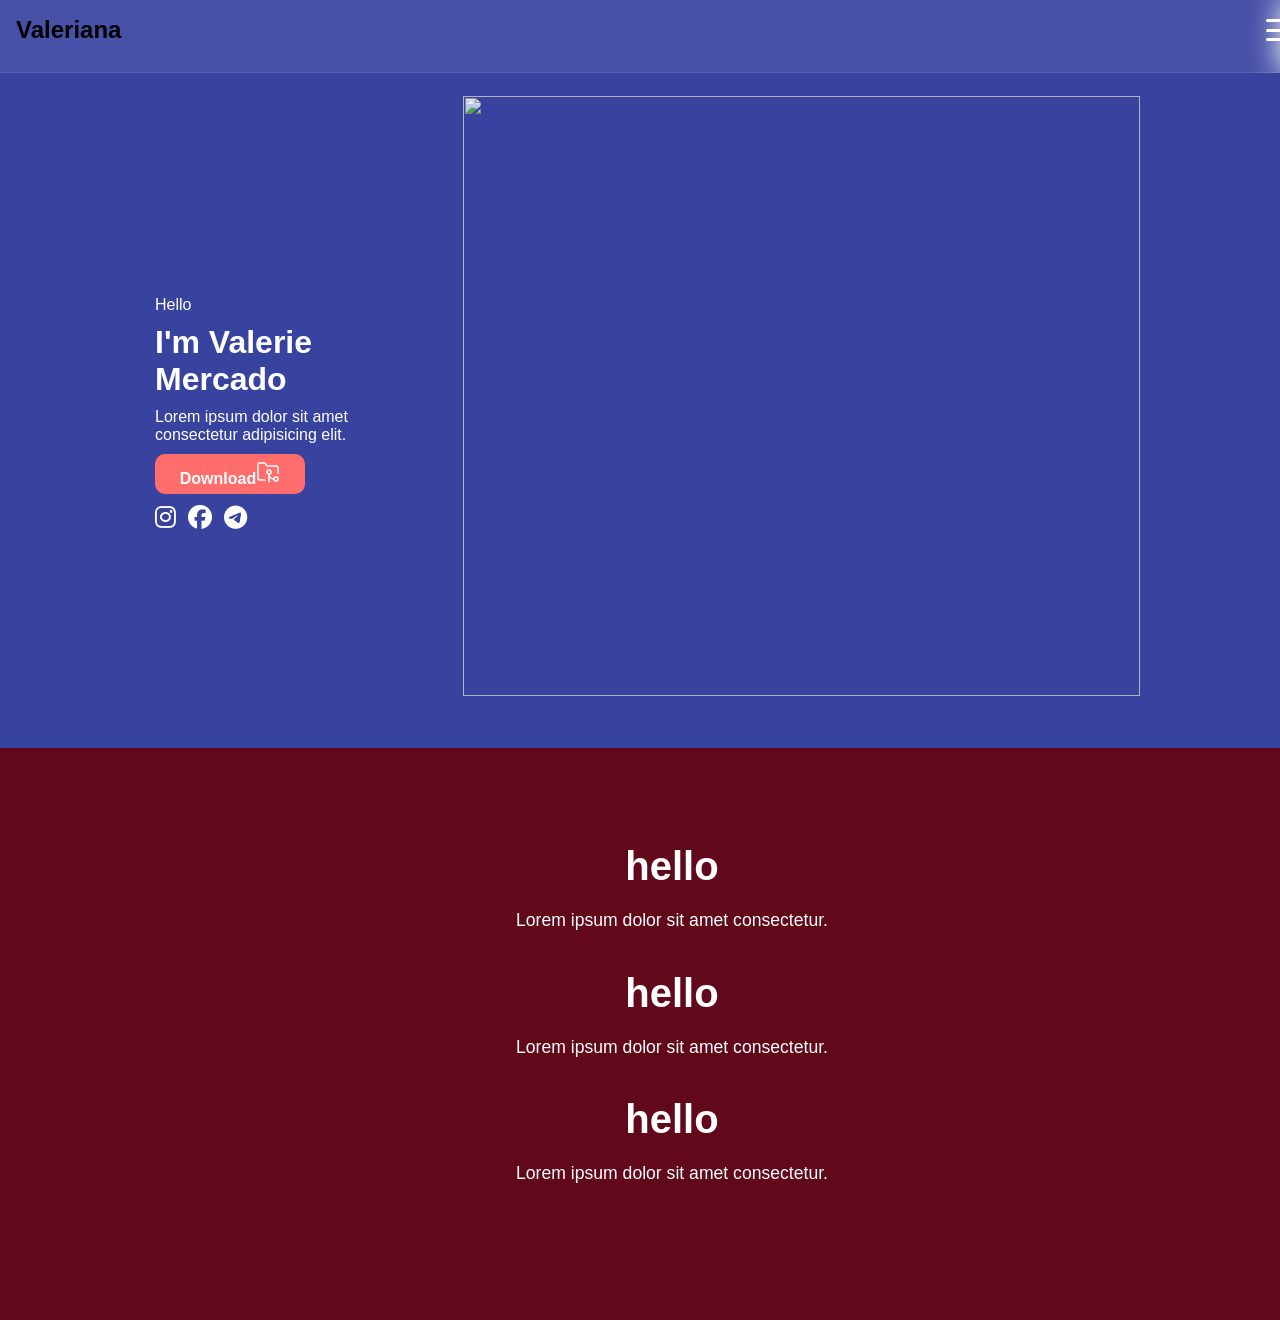
==== index.html @ 19ad0259 "Update index.html" ====
<!DOCTYPE html>
<html lang="en">
<head>
    <meta charset="UTF-8">
    <meta name="viewport" content="width=device-width, initial-scale=1.0">
    <title>Document</title>
     <link rel="stylesheet" href="styles.css">
     <link rel="stylesheet" href="https://cdnjs.cloudflare.com/ajax/libs/font-awesome/6.7.2/css/all.min.css">
      <link rel="stylesheet" href="https://cdnjs.cloudflare.com/ajax/libs/font-awesome/6.5.0/css/all.min.css">
</head>
<body>
    <div id="loader-wrapper">
        <div class="loader"></div>
    </div>
       
  <nav class="navbar" id="navbar">
    <div class="top-row">
      <div class="logo"> Valeriana</div>
      <div class="menu-icon" id="menuToggle">
        <span></span>
        <span></span>
        <span></span>
      </div>
    </div>

    <ul class="nav-links">
      <li><a href="#">HOME</a></li>
      <li><a href="#">ABOUT</a></li>
      <li><a href="#">SKILLS</a></li>
      <li><a href="#">PROJECT</a></li>
    </ul>
  </nav>


    
        <div class="container">
           <div class="left-text">
            <div class="text-center">
               <p>Hello</p>
                <h1>I'm Valerie Mercado</h1>
                <p>Lorem ipsum dolor sit amet consectetur adipisicing elit. </p>
                <div class="button">
                    <a href="">Download<svg xmlns="http://www.w3.org/2000/svg" id="folder" width="24" height="24" viewBox="0 0 24 24" fill="none" stroke="currentColor" stroke-width="1.5" stroke-linecap="round" stroke-linejoin="round" class="lucide lucide-folder-git-2"><path d="M9 20H4a2 2 0 0 1-2-2V5a2 2 0 0 1 2-2h3.9a2 2 0 0 1 1.69.9l.81 1.2a2 2 0 0 0 1.67.9H20a2 2 0 0 1 2 2v5"></path><circle cx="13" cy="12" r="2"></circle><path d="M18 19c-2.8 0-5-2.2-5-5v8"></path><circle cx="20" cy="19" r="2"></circle></svg></a>
                </div>
                <div class="social-icons">
                    <a href=""><i class="fa-brands fa-instagram"></i></a>
                     <a href=""><i class="fa-brands fa-facebook"></i></a>
                      <a href=""><i class="fa-brands fa-telegram"></i></a>
                </div>
            </div>
            <div class="imges">
                <img src="38f14879-82fb-4051-93b8-2495676bc6a9.png" alt="">
            </div>
           </div>
        </div>

       <div class="SECTION-ABOUT">
  <div class="about-content">
     <div class="box-card">
        <div class="card">
           <h1>hello</h1>
           <p>Lorem ipsum dolor sit amet consectetur.</p>
           <div class="images">
             <img src="38f14879-82fb-4051-93b8-2495676bc6a9.png" alt="">
           </div>
        </div>
        <div class="card">
           <h1>hello</h1>
           <p>Lorem ipsum dolor sit amet consectetur.</p>
           <div class="images">
             <img src="38f14879-82fb-4051-93b8-2495676bc6a9.png" alt="">
           </div>
        </div>
        <div class="card">
           <h1>hello</h1>
           <p>Lorem ipsum dolor sit amet consectetur.</p>
           <div class="images">
             <img src="38f14879-82fb-4051-93b8-2495676bc6a9.png" alt="">
           </div>
        </div>
     </div>
  </div>
</div>

    <script src="script.js"></script>
</body>
</html>
---- styles.css ----
*{
    margin: 0;
    padding: 0;
    font-family: Verdana, Geneva, Tahoma, sans-serif;
}

body,html{
  overflow-x: hidden;
  scroll-behavior: smooth;
}
/*
#loader-wrapper {
  position: fixed;
  top: 0;
  left: 0;
  width: 100%;
  height: 100%;
  background-color: white;
  display: flex;
  justify-content: center;
  align-items: center;
  z-index: 999; 
  transition: opacity 1s ease-out;
  flex-direction: column;
  gap: 20px;
}

.loader {
  border: 8px solid #f3f3f3; 
  border-top: 8px solid rgb(224, 69, 95); 
  width: 60px;
  border-radius:  50%;
  height: 60px;
  animation: spin 1s linear infinite;

}

@keyframes spin {
  0% { transform: rotate(0deg); }
  100% { transform: rotate(360deg); }
}

*/

/* Default nav state */
.navbar {
    position: fixed;
    top: 0;
    left: 0;
    width: 100%;
    height: 40px;
    background: rgba(255, 255, 255, 0.08);
    backdrop-filter: blur(15px);
    border-bottom: 1px solid rgba(255, 255, 255, 0.1);
    padding: 1rem;
    display: flex;
    flex-direction: column;
    justify-content: flex-start;
    align-items: stretch;
    overflow: hidden;
    transition: height 0.6s ease;
    z-index: 999;
  }
  
  .navbar.open {
    height: 100vh;
  }
  
  /* Top row: logo + menu icon */
  .top-row {
    display: flex;
    justify-content: space-between;
    align-items: center;
  }
  
  /* Logo */
  .logo {
    font-size: 1.5rem;
    font-weight: bold;
    display: flex;
    align-items: center;
    gap: 6px;
  }
  
  /* Hamburger icon */
  .menu-icon {
    width: 30px;
    height: 22px;
    position: relative;
    cursor: pointer;
    display: flex;
    flex-direction: column;
    justify-content: space-between;
  }
  
  .menu-icon span {
    height: 3px;
    width: 100%;
    background: white;
    border-radius: 2px;
    transition: all 0.4s ease;
    transform-origin: center;
  }
  
  /* Transform to X */
  .menu-icon.open span:nth-child(1) {
    transform: rotate(45deg) translate(5px, 5px);
  }
  
  .menu-icon.open span:nth-child(2) {
    opacity: 0;
  }
  
  .menu-icon.open span:nth-child(3) {
    transform: rotate(-45deg) translate(5px, -5px);
  }
  
  /* Nav links */
  .nav-links {
    list-style: none;
    display: flex;
    flex-direction: column;
    margin-top: 1.5rem;
    gap: 1.5rem;
    opacity: 0;
    pointer-events: none;
    transition: opacity 0.4s ease;
  }
  
  .navbar.open .nav-links {
    opacity: 1;
    pointer-events: auto;
  }
  
  .nav-links a {
    text-decoration: none;
    color: white;
    font-weight: bold;
    font-size: 1.2rem;
    transition: color 0.3s ease;
  }
  
  .nav-links a:hover {
    color: #ffd700;
  }

  

.container{
  width: 100%;
  height: auto;
  top: 0;
  padding-top: 5rem;
  background-color: rgb(56, 67, 160);
  display: flex;
  align-items: center;
  justify-content: center;
  overflow: hidden;
  z-index: -1;
  position: relative;
}

.container::before,
.container::after {
  content: '';
  position: absolute;
  top: 0;
  left: 0;
  width: 200%;
  height: 200%;
  background: transparent url('https://www.transparenttextures.com/patterns/stardust.png') repeat;
  animation: moveStars 100s linear infinite;
  opacity: 1;
  z-index: -1;
  filter: invert(1) brightness(2)
}

.container::after {
  animation-direction: reverse;
  opacity: 1;
}

@keyframes moveStars {
  0% {
    transform: translate(0, 0);
  }
  100% {
    transform: translate(-500px, -500px);
  }
}


.text-center{
  display: flex;
  justify-content: center;
  flex-direction: column;
  color: white;
  gap: 10px;
}


.left-text{
  max-width: 1000px;
  width: 100%;
  display: flex;
  align-items: center;
  justify-content:space-between;
  gap: 30px;
  padding: 1rem;
}

.social-icons {
  display: flex;
  gap: 12px;
  justify-content: flex-start;
}

.social-icons a {
  color: white;
  font-size: 1.5rem;
  transition: transform 0.3s ease, color 0.3s ease;
}

.social-icons a:hover {
  transform: scale(1.2);
  color: #ff5e7e; /* or any glow/pink/brand color */
}


.imges{
  width: 100%;
  background-color: transparent;
  padding-bottom: 2rem;
}

.imges img{
  width: 100%;
  height: 600px;
  background: transparent;
  opacity: 0.9;
}

.button{
  display: flex;
  align-items: center ;
  justify-content: center;
  text-align: center;
  width: 150px;
  height: 40px;
  background-color: #ff6e6c;
  border-radius: 10px;
}

.button a{
  text-decoration: none;
  color: white;
  font-weight: 700;
}

.fa-bars{
  font-size: 20px;
  color:white;
}

.fa-xmark{
  color: white;
}



.close-menu {
  display: none;
}

.SECTION-ABOUT {

  width: 100%;
  padding: 6rem 2rem;
  background-color: #61081a;
  color: white;
  display: flex;
  justify-content: center;
  align-items: center;
  flex-direction: column;
  text-align: center;
  position: relative;
}



.about-content {
  max-width: 900px;
  width: 100%;
}

.about-content h1 {
  font-size: 2.5rem;
  margin-bottom: 1rem;
  font-weight: bold;
}

.about-content p {
  font-size: 1.1rem;
  line-height: 1.8;
  margin-bottom: 1rem;
}



/* media */
@media (max-width: 767px) {
  .left-text{
    width: 100%;
    flex-direction: column;
    padding-top: 1rem;
    top: 0;
    bottom: 0;
  }

  .imges
  {
    width: 130%;
  }

  .imges img{
    width: 100%;
    object-fit: cover;
  }

  .menu-icon{
    display: flex;
  }

  .top-row{
    width: 90%;
  }

}

@media (max-width:1024px) {
    nav{
      width: 100%;
      margin: 0 auto;
    }
    
    .imges{
      width: 100%;
    }
    
 
}

@media (max-width:1600px){


   .text-center{

     margin : 10px 15px
   }
}
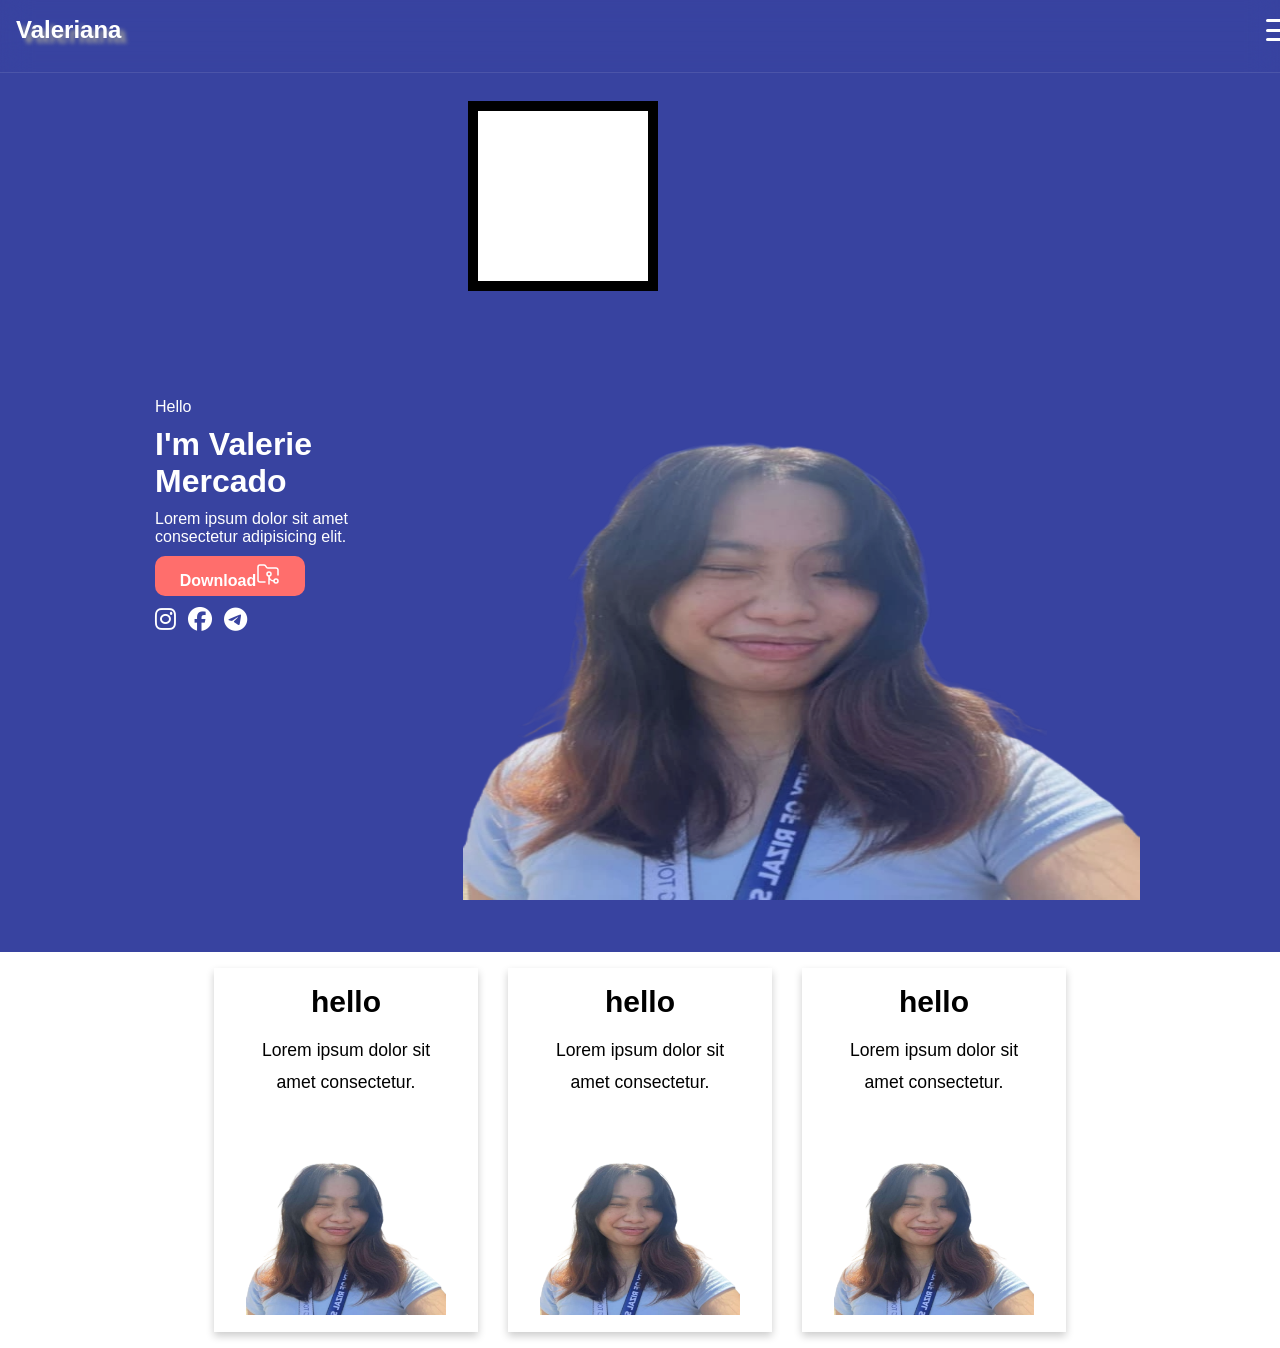
==== commit 2f0b48d6: "Update index.html" ====
--- a/index.html
+++ b/index.html
@@ -49,6 +49,10 @@
                 </div>
             </div>
             <div class="imges">
+                <svg width="200" height="200">
+  <rect x="10" y="10" width="180" height="180"
+        style="fill:white;stroke:black;stroke-width:10;" />
+</svg>
                 <img src="38f14879-82fb-4051-93b8-2495676bc6a9.png" alt="">
             </div>
            </div>
--- a/styles.css
+++ b/styles.css
@@ -49,7 +49,7 @@
     left: 0;
     width: 100%;
     height: 40px;
-    background: rgba(255, 255, 255, 0.08);
+    background: rgba(255, 255, 255, 0);
     backdrop-filter: blur(15px);
     border-bottom: 1px solid rgba(255, 255, 255, 0.1);
     padding: 1rem;
@@ -75,6 +75,8 @@
   
   /* Logo */
   .logo {
+    color: white;
+    text-shadow: 5px 5px 4px rgba(155, 155, 155, 5);
     font-size: 1.5rem;
     font-weight: bold;
     display: flex;
@@ -273,14 +275,13 @@
 }
 
 .SECTION-ABOUT {
-
-  width: 100%;
-  padding: 6rem 2rem;
-  background-color: #61081a;
-  color: white;
-  display: flex;
-  justify-content: center;
-  align-items: center;
+  width: 100%;
+  background-color: white;
+  color: black;
+  display: flex;
+  justify-content: center;
+  align-items: center;
+  text-align: center;
   flex-direction: column;
   text-align: center;
   position: relative;
@@ -305,24 +306,73 @@
   margin-bottom: 1rem;
 }
 
+.box-card{
+  padding: 1rem 2rem;
+  display: flex;
+  align-items: center;
+  justify-content: center;
+  gap: 30px;
+}
+
+
+.card{
+  padding: 2rem 2rem;
+  align-items: center;
+  display: flex;
+  justify-content: center;
+  flex-direction: column;
+  width: 300px;
+  height: 300px;
+  background-color: white;
+ box-shadow: 0 4px 8px rgba(0, 0, 0, 0.2);
+}
+
+.card h1{
+  font-size: 30px;
+}
+
+.images{
+  width: 200px;
+  height: 200px;
+}
+
+.images img{
+   width: 200px;
+  height: 200px;
+}
+svg {
+    text-align: center;
+}
 
 
 /* media */
 @media (max-width: 767px) {
+  .container{
+    height: auto;
+  }
   .left-text{
     width: 100%;
     flex-direction: column;
-    padding-top: 1rem;
+    padding-top: 2rem;
     top: 0;
     bottom: 0;
   }
 
+  .text-center{
+    display: flex;
+    align-items: center;
+    text-align: center;
+  }
+
   .imges
   {
-    width: 130%;
+    height: auto;
+    width: 90%;
   }
 
   .imges img{
+    max-width: 500px;
+     height: 400px;
     width: 100%;
     object-fit: cover;
   }
@@ -333,6 +383,10 @@
 
   .top-row{
     width: 90%;
+  }
+
+  .box-card{
+    flex-direction: column;
   }
 
 }
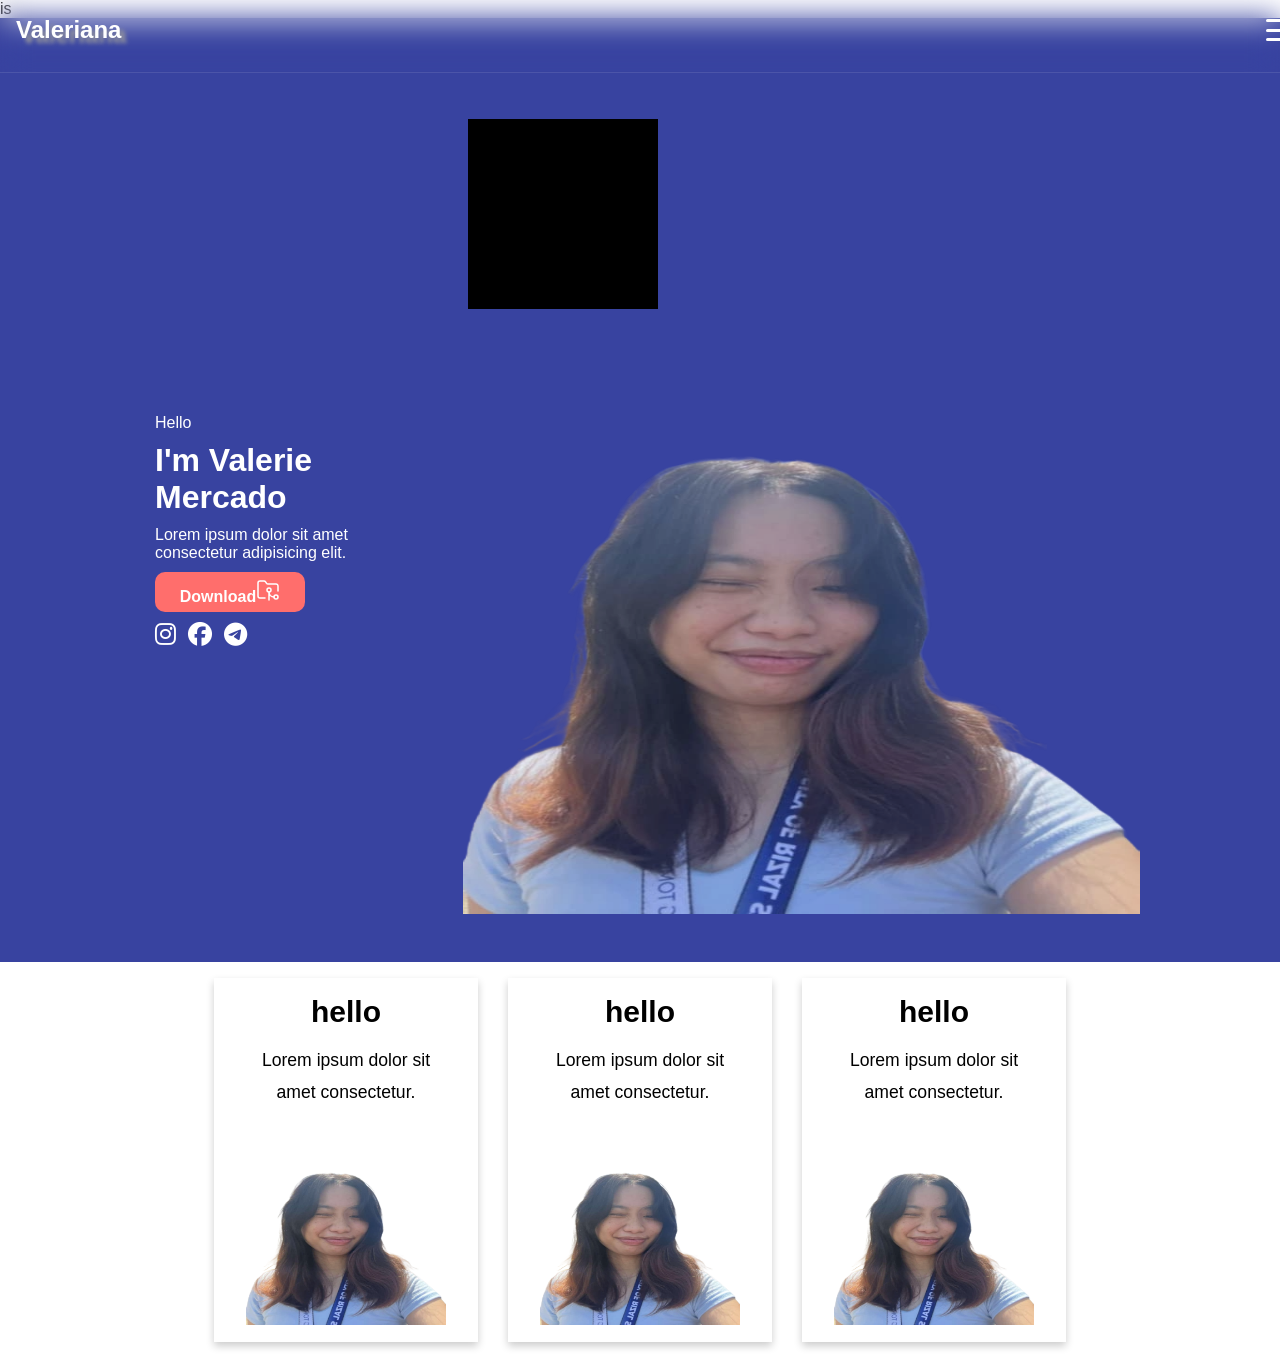
==== commit 237e4cca: "Update index.html" ====
--- a/index.html
+++ b/index.html
@@ -1,4 +1,4 @@
-<!DOCTYPE html>
+is<!DOCTYPE html>
 <html lang="en">
 <head>
     <meta charset="UTF-8">
@@ -51,7 +51,7 @@
             <div class="imges">
                 <svg width="200" height="200">
   <rect x="10" y="10" width="180" height="180"
-        style="fill:white;stroke:black;stroke-width:10;" />
+        style="stroke:black;stroke-width:10;" />
 </svg>
                 <img src="38f14879-82fb-4051-93b8-2495676bc6a9.png" alt="">
             </div>
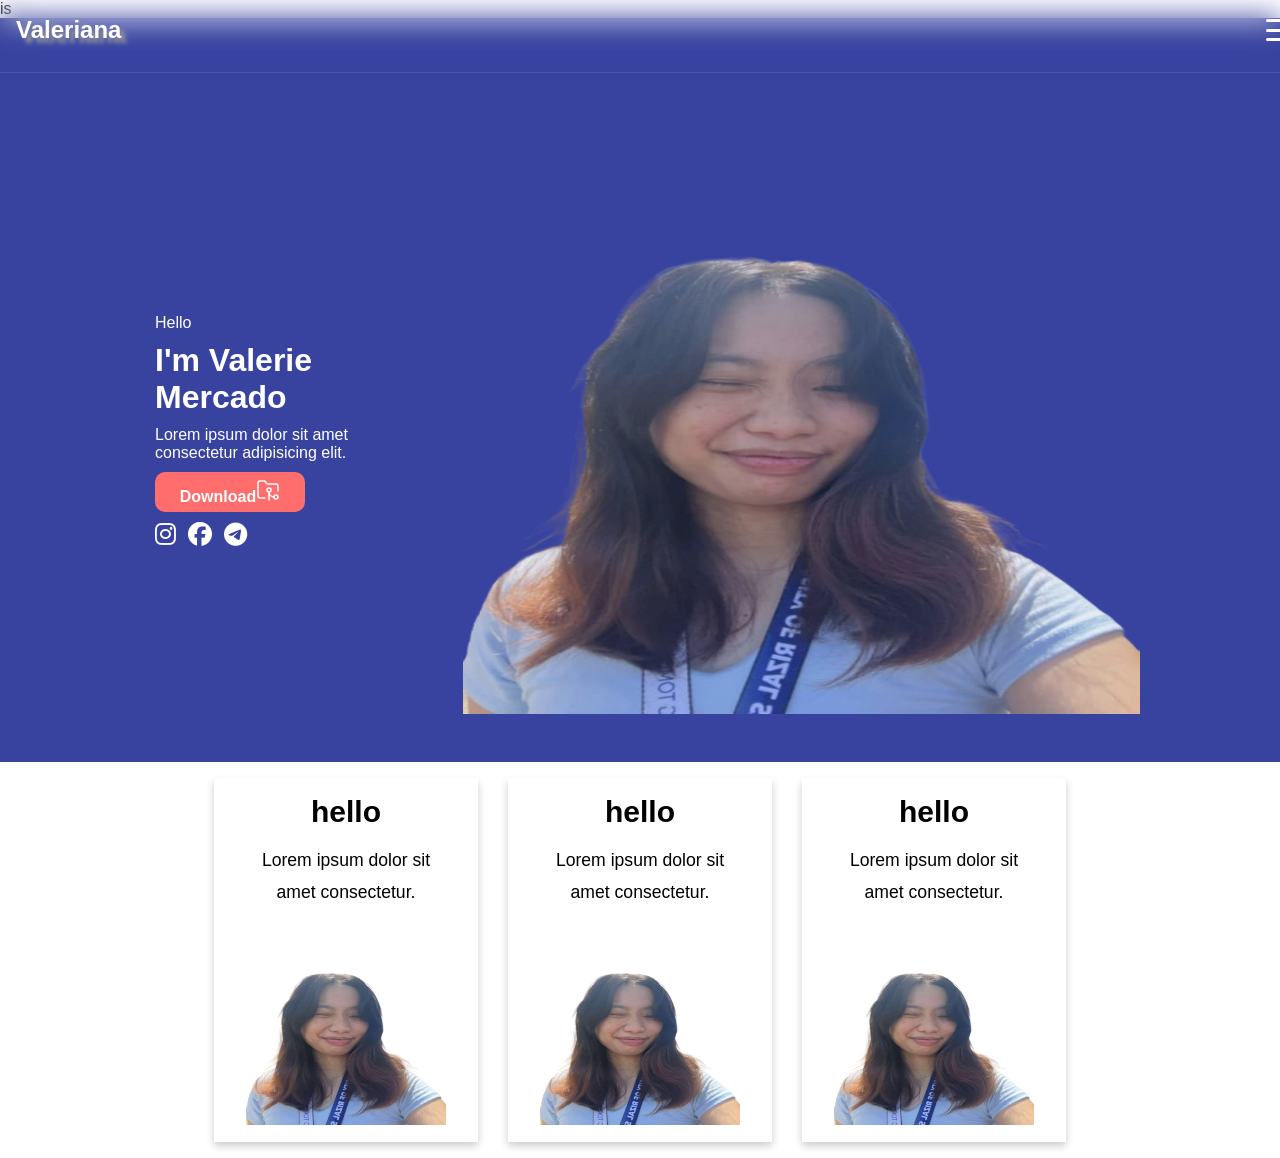
==== commit a6c87974: "Update index.html" ====
--- a/index.html
+++ b/index.html
@@ -49,10 +49,6 @@
                 </div>
             </div>
             <div class="imges">
-                <svg width="200" height="200">
-  <rect x="10" y="10" width="180" height="180"
-        style="stroke:black;stroke-width:10;" />
-</svg>
                 <img src="38f14879-82fb-4051-93b8-2495676bc6a9.png" alt="">
             </div>
            </div>
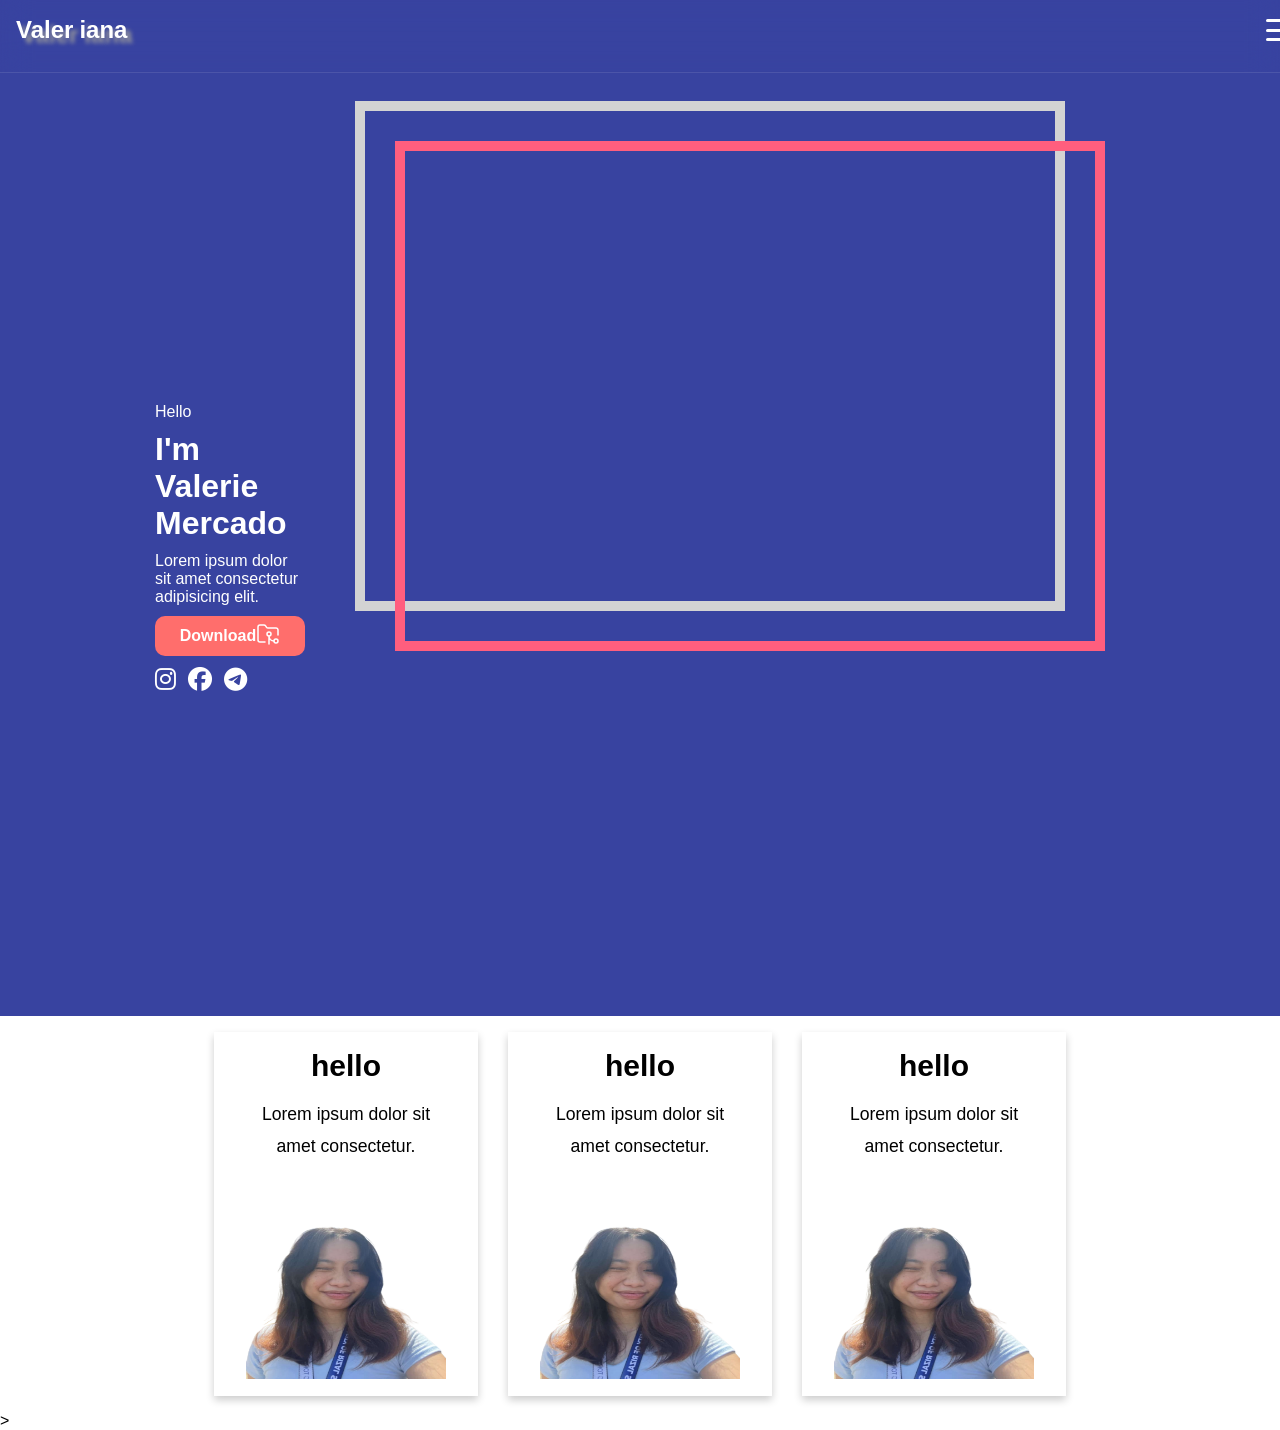
==== commit 895b2daf: "Update index.html" ====
--- a/index.html
+++ b/index.html
@@ -1,4 +1,4 @@
-is<!DOCTYPE html>
+<!DOCTYPE html>
 <html lang="en">
 <head>
     <meta charset="UTF-8">
@@ -15,7 +15,7 @@
        
   <nav class="navbar" id="navbar">
     <div class="top-row">
-      <div class="logo"> Valeriana</div>
+      <div class="logo">Valer<span>iana</span></div>
       <div class="menu-icon" id="menuToggle">
         <span></span>
         <span></span>
@@ -40,7 +40,8 @@
                 <h1>I'm Valerie Mercado</h1>
                 <p>Lorem ipsum dolor sit amet consectetur adipisicing elit. </p>
                 <div class="button">
-                    <a href="">Download<svg xmlns="http://www.w3.org/2000/svg" id="folder" width="24" height="24" viewBox="0 0 24 24" fill="none" stroke="currentColor" stroke-width="1.5" stroke-linecap="round" stroke-linejoin="round" class="lucide lucide-folder-git-2"><path d="M9 20H4a2 2 0 0 1-2-2V5a2 2 0 0 1 2-2h3.9a2 2 0 0 1 1.69.9l.81 1.2a2 2 0 0 0 1.67.9H20a2 2 0 0 1 2 2v5"></path><circle cx="13" cy="12" r="2"></circle><path d="M18 19c-2.8 0-5-2.2-5-5v8"></path><circle cx="20" cy="19" r="2"></circle></svg></a>
+                    <a href="">Download</a>
+                    <div><svg xmlns="http://www.w3.org/2000/svg" id="folder" width="24" height="24" viewBox="0 0 24 24" fill="none" stroke="currentColor" stroke-width="1.5" stroke-linecap="round" stroke-linejoin="round" class="lucide lucide-folder-git-2"><path d="M9 20H4a2 2 0 0 1-2-2V5a2 2 0 0 1 2-2h3.9a2 2 0 0 1 1.69.9l.81 1.2a2 2 0 0 0 1.67.9H20a2 2 0 0 1 2 2v5"></path><circle cx="13" cy="12" r="2"></circle><path d="M18 19c-2.8 0-5-2.2-5-5v8"></path><circle cx="20" cy="19" r="2"></circle></svg></div>
                 </div>
                 <div class="social-icons">
                     <a href=""><i class="fa-brands fa-instagram"></i></a>
@@ -48,6 +49,16 @@
                       <a href=""><i class="fa-brands fa-telegram"></i></a>
                 </div>
             </div>
+                          <div class="boxing">
+<svg  width="800" height="900" xmlns="http://www.w3.org/2000/svg">
+  <!-- Outer Border -->
+  <rect x="10" y="10" width="700" height="500" fill="none" stroke="lightgray" stroke-width="10"/>
+  
+  <!-- Inner Border (Inset by 10px on all sides) -->
+  <rect x="50" y="50" width="700" height="500" fill="none" stroke="#ff5e7e" stroke-width="10"/>
+</svg>
+
+</div>
             <div class="imges">
                 <img src="38f14879-82fb-4051-93b8-2495676bc6a9.png" alt="">
             </div>
@@ -81,6 +92,7 @@
      </div>
   </div>
 </div>
+>
 
     <script src="script.js"></script>
 </body>
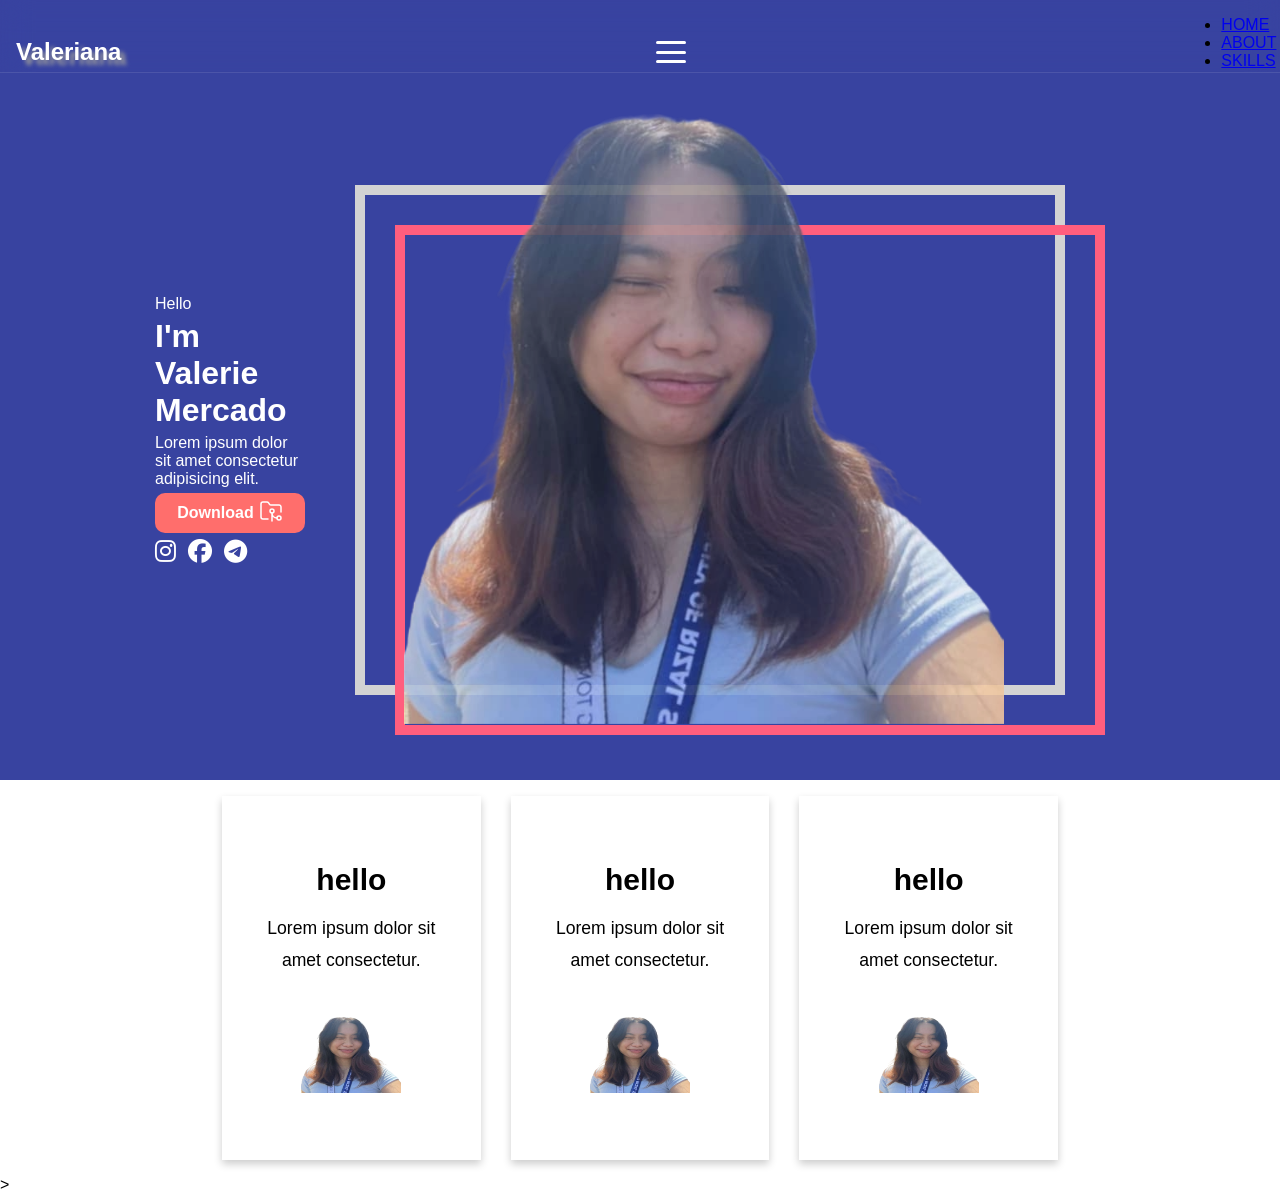
==== commit 5ecc751c: "Update index.html" ====
--- a/index.html
+++ b/index.html
@@ -15,12 +15,18 @@
        
   <nav class="navbar" id="navbar">
     <div class="top-row">
-      <div class="logo">Valer<span>iana</span></div>
+      <div class="logo">Valeriana</div>
       <div class="menu-icon" id="menuToggle">
         <span></span>
         <span></span>
         <span></span>
       </div>
+      <ul>
+      <li><a href="#">HOME</a></li>
+      <li><a href="#">ABOUT</a></li>
+      <li><a href="#">SKILLS</a></li>
+      <li><a href="#">PROJECT</a></li>
+    </ul>
     </div>
 
     <ul class="nav-links">
@@ -49,16 +55,13 @@
                       <a href=""><i class="fa-brands fa-telegram"></i></a>
                 </div>
             </div>
-                          <div class="boxing">
-<svg  width="800" height="900" xmlns="http://www.w3.org/2000/svg">
-  <!-- Outer Border -->
-  <rect x="10" y="10" width="700" height="500" fill="none" stroke="lightgray" stroke-width="10"/>
-  
-  <!-- Inner Border (Inset by 10px on all sides) -->
-  <rect x="50" y="50" width="700" height="500" fill="none" stroke="#ff5e7e" stroke-width="10"/>
-</svg>
-
-</div>
+              
+                             <div class="boxing">
+                              <svg  width="800" height="900" xmlns="http://www.w3.org/2000/svg">
+                                  <rect x="10" y="10" width="700" height="500" fill="none" stroke="lightgray" stroke-width="10"/>
+                                  <rect x="50" y="50" width="700" height="500" fill="none" stroke="#ff5e7e" stroke-width="10"/>
+                             </svg>
+                             </div>
             <div class="imges">
                 <img src="38f14879-82fb-4051-93b8-2495676bc6a9.png" alt="">
             </div>
--- a/styles.css
+++ b/styles.css
@@ -150,7 +150,7 @@
 
 .container{
   width: 100%;
-  height: auto;
+  height: 700px;
   top: 0;
   padding-top: 5rem;
   background-color: rgb(56, 67, 160);
@@ -197,7 +197,7 @@
   justify-content: center;
   flex-direction: column;
   color: white;
-  gap: 10px;
+  gap: 5px;
 }
 
 
@@ -228,29 +228,39 @@
   color: #ff5e7e; /* or any glow/pink/brand color */
 }
 
-
 .imges{
   width: 100%;
-  background-color: transparent;
   padding-bottom: 2rem;
+    position: absolute;
+    top: 61%;
+    left: 50%;
+    bottom: 0;
+    right: 0;
+    transform: translate(-50%, -50%);
 }
 
 .imges img{
-  width: 100%;
-  height: 600px;
-  background: transparent;
+  height: 800px;
   opacity: 0.9;
-}
-
+  left: 55%;
+  top: 0;
+  bottom: 0;
+   position: absolute;
+   transform: translate(-50%, -50%);
+}
 .button{
   display: flex;
-  align-items: center ;
-  justify-content: center;
+  justify-content: center;align-items: center;
   text-align: center;
   width: 150px;
   height: 40px;
   background-color: #ff6e6c;
   border-radius: 10px;
+  gap: 5px;
+}
+
+svg{
+  display: inline-block;
 }
 
 .button a{
@@ -332,16 +342,27 @@
 }
 
 .images{
-  width: 200px;
-  height: 200px;
+  width: 100px;
+  height: 100px;
 }
 
 .images img{
-   width: 200px;
-  height: 200px;
-}
-svg {
-    text-align: center;
+   width: 100px;
+  height: 100px;
+
+}
+
+.boxing
+{
+  height: 500px;
+  width: 100%;
+  position: relative;
+  top: 0;
+  right: 0;
+}
+
+.logo span{
+  color: #ff5e7e;
 }
 
 
@@ -366,13 +387,14 @@
 
   .imges
   {
+    top: 80%;
     height: auto;
     width: 90%;
   }
 
   .imges img{
     max-width: 500px;
-     height: 400px;
+    height: 550px;
     width: 100%;
     object-fit: cover;
   }
@@ -387,6 +409,18 @@
 
   .box-card{
     flex-direction: column;
+  }
+
+  rect{
+    margin: 0 auto;
+    width: 80%;
+  }
+
+  .boxing svg{
+    display: flex;
+    justify-content: center;
+    align-items: center;
+    width: 100%;
   }
 
 }
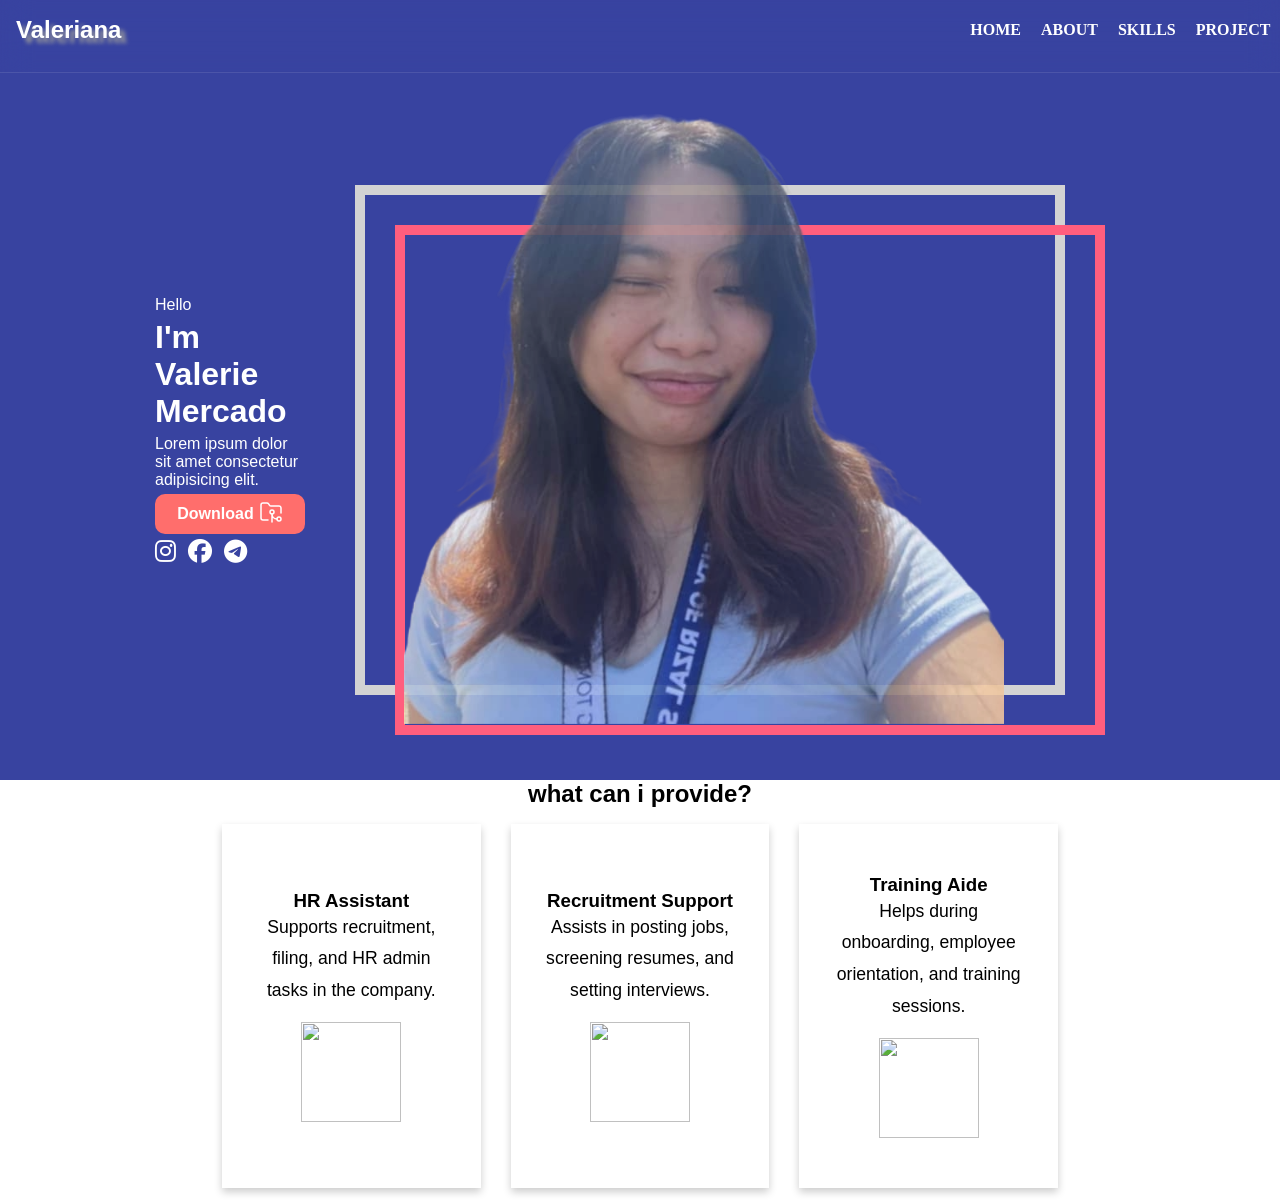
==== commit ee03d4c5: "Update index.html" ====
--- a/index.html
+++ b/index.html
@@ -68,34 +68,37 @@
            </div>
         </div>
 
-       <div class="SECTION-ABOUT">
+  <div class="SECTION-ABOUT">
   <div class="about-content">
+     <div class="caption">
+        <h2>what can i provide?</h2>
+      </div>
      <div class="box-card">
         <div class="card">
-           <h1>hello</h1>
-           <p>Lorem ipsum dolor sit amet consectetur.</p>
+           <h3>HR Assistant</h3>
+           <p>Supports recruitment, filing, and HR admin tasks in the company.</p>
            <div class="images">
-             <img src="38f14879-82fb-4051-93b8-2495676bc6a9.png" alt="">
+             <img src="Accounting woman is counting money _ Premium Vector.jpg" alt="">
            </div>
         </div>
         <div class="card">
-           <h1>hello</h1>
-           <p>Lorem ipsum dolor sit amet consectetur.</p>
+            <h3>Recruitment Support</h3>
+            <p>Assists in posting jobs, screening resumes, and setting interviews.</p>
            <div class="images">
-             <img src="38f14879-82fb-4051-93b8-2495676bc6a9.png" alt="">
+             <img src="HR _ Recruitment _ Administration _ IR _ Training & Development _ Operations Jobs.jpg" alt="">
            </div>
         </div>
         <div class="card">
-           <h1>hello</h1>
-           <p>Lorem ipsum dolor sit amet consectetur.</p>
+            <h3>Training Aide</h3>
+             <p>Helps during onboarding, employee orientation, and training sessions.</p>
            <div class="images">
-             <img src="38f14879-82fb-4051-93b8-2495676bc6a9.png" alt="">
+             <img src="Hrms Hyderabad.jpg" alt="">
            </div>
         </div>
      </div>
   </div>
 </div>
->
+
 
     <script src="script.js"></script>
 </body>
--- a/styles.css
+++ b/styles.css
@@ -71,7 +71,29 @@
     display: flex;
     justify-content: space-between;
     align-items: center;
-  }
+    width: 98%;
+  }
+
+  ul{
+    width: auto;
+    list-style: none;
+    display: flex;
+    gap: 20px;
+  }
+
+
+  ul li a{
+    font-family: Verdana;
+    text-decoration: none;
+    color: white;
+    font-weight: bold ;
+  }
+
+    ul li a:hover{
+      transition: 0.5s ease;
+       color: #ff5e7e;
+        text-shadow: 5px 5px 4px rgba(155, 155, 155, 5);
+    }
   
   /* Logo */
   .logo {
@@ -90,7 +112,7 @@
     height: 22px;
     position: relative;
     cursor: pointer;
-    display: flex;
+    display: none;
     flex-direction: column;
     justify-content: space-between;
   }
@@ -116,7 +138,7 @@
   .menu-icon.open span:nth-child(3) {
     transform: rotate(-45deg) translate(5px, -5px);
   }
-  
+
   /* Nav links */
   .nav-links {
     list-style: none;
@@ -217,7 +239,7 @@
   justify-content: flex-start;
 }
 
-.social-icons a {
+.social-icons a i{
   color: white;
   font-size: 1.5rem;
   transition: transform 0.3s ease, color 0.3s ease;
@@ -372,7 +394,6 @@
     height: auto;
   }
   .left-text{
-    width: 100%;
     flex-direction: column;
     padding-top: 2rem;
     top: 0;
@@ -387,14 +408,15 @@
 
   .imges
   {
-    top: 80%;
+    top: 77%;
     height: auto;
-    width: 90%;
+    width: 100%;
+    left: 45%;
   }
 
   .imges img{
-    max-width: 500px;
-    height: 550px;
+    max-width: 390px;
+    height: 500px;
     width: 100%;
     object-fit: cover;
   }
@@ -412,6 +434,7 @@
   }
 
   rect{
+    height: 400px;
     margin: 0 auto;
     width: 80%;
   }
@@ -421,6 +444,10 @@
     justify-content: center;
     align-items: center;
     width: 100%;
+  }
+
+  ul{
+    display: none;
   }
 
 }
@@ -435,6 +462,9 @@
       width: 100%;
     }
     
+    ul{
+      width: 33%;
+    }
  
 }
 
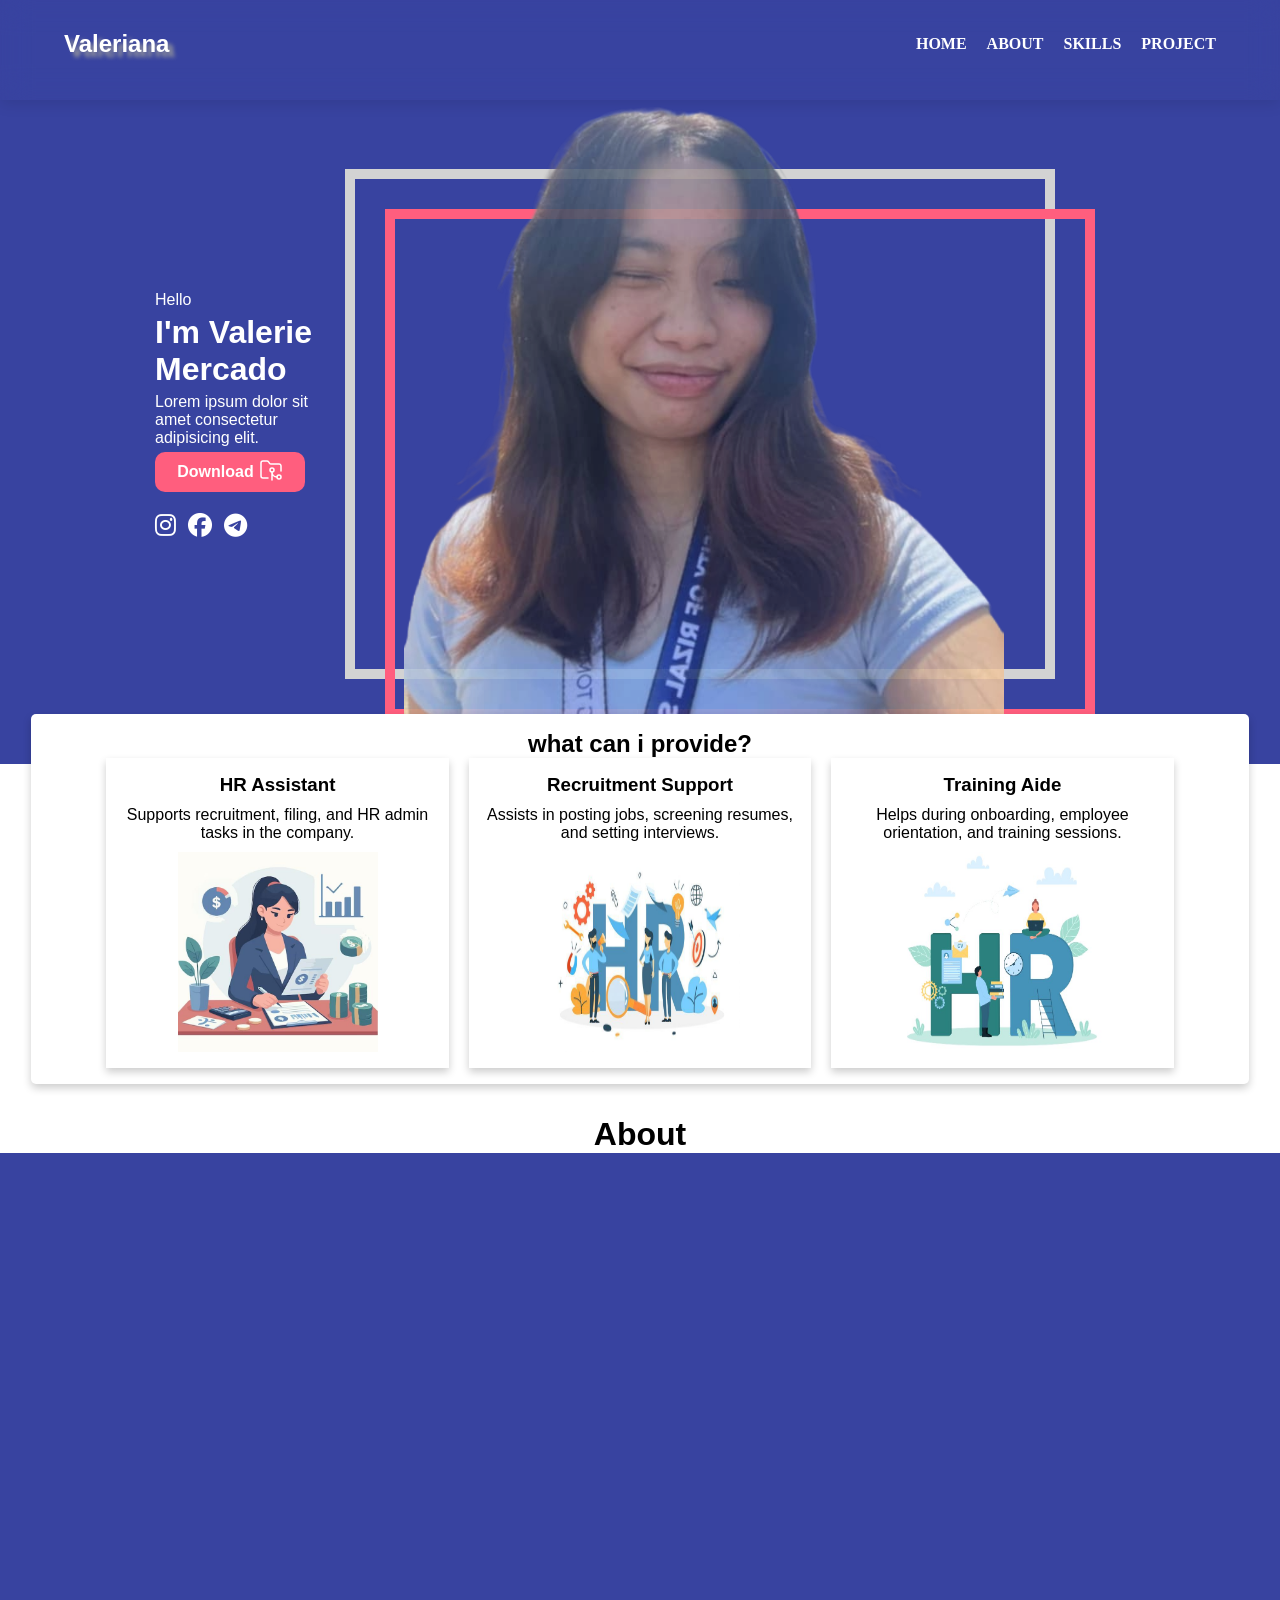
==== commit 9bb73e4b: "Add files via upload" ====
--- a/index.html
+++ b/index.html
@@ -1,105 +1,121 @@
-<!DOCTYPE html>
-<html lang="en">
-<head>
-    <meta charset="UTF-8">
-    <meta name="viewport" content="width=device-width, initial-scale=1.0">
-    <title>Document</title>
-     <link rel="stylesheet" href="styles.css">
-     <link rel="stylesheet" href="https://cdnjs.cloudflare.com/ajax/libs/font-awesome/6.7.2/css/all.min.css">
-      <link rel="stylesheet" href="https://cdnjs.cloudflare.com/ajax/libs/font-awesome/6.5.0/css/all.min.css">
-</head>
-<body>
-    <div id="loader-wrapper">
-        <div class="loader"></div>
-    </div>
-       
-  <nav class="navbar" id="navbar">
-    <div class="top-row">
-      <div class="logo">Valeriana</div>
-      <div class="menu-icon" id="menuToggle">
-        <span></span>
-        <span></span>
-        <span></span>
-      </div>
-      <ul>
-      <li><a href="#">HOME</a></li>
-      <li><a href="#">ABOUT</a></li>
-      <li><a href="#">SKILLS</a></li>
-      <li><a href="#">PROJECT</a></li>
-    </ul>
-    </div>
-
-    <ul class="nav-links">
-      <li><a href="#">HOME</a></li>
-      <li><a href="#">ABOUT</a></li>
-      <li><a href="#">SKILLS</a></li>
-      <li><a href="#">PROJECT</a></li>
-    </ul>
-  </nav>
-
-
-    
-        <div class="container">
-           <div class="left-text">
-            <div class="text-center">
-               <p>Hello</p>
-                <h1>I'm Valerie Mercado</h1>
-                <p>Lorem ipsum dolor sit amet consectetur adipisicing elit. </p>
-                <div class="button">
-                    <a href="">Download</a>
-                    <div><svg xmlns="http://www.w3.org/2000/svg" id="folder" width="24" height="24" viewBox="0 0 24 24" fill="none" stroke="currentColor" stroke-width="1.5" stroke-linecap="round" stroke-linejoin="round" class="lucide lucide-folder-git-2"><path d="M9 20H4a2 2 0 0 1-2-2V5a2 2 0 0 1 2-2h3.9a2 2 0 0 1 1.69.9l.81 1.2a2 2 0 0 0 1.67.9H20a2 2 0 0 1 2 2v5"></path><circle cx="13" cy="12" r="2"></circle><path d="M18 19c-2.8 0-5-2.2-5-5v8"></path><circle cx="20" cy="19" r="2"></circle></svg></div>
-                </div>
-                <div class="social-icons">
-                    <a href=""><i class="fa-brands fa-instagram"></i></a>
-                     <a href=""><i class="fa-brands fa-facebook"></i></a>
-                      <a href=""><i class="fa-brands fa-telegram"></i></a>
-                </div>
-            </div>
-              
-                             <div class="boxing">
-                              <svg  width="800" height="900" xmlns="http://www.w3.org/2000/svg">
-                                  <rect x="10" y="10" width="700" height="500" fill="none" stroke="lightgray" stroke-width="10"/>
-                                  <rect x="50" y="50" width="700" height="500" fill="none" stroke="#ff5e7e" stroke-width="10"/>
-                             </svg>
-                             </div>
-            <div class="imges">
-                <img src="38f14879-82fb-4051-93b8-2495676bc6a9.png" alt="">
-            </div>
-           </div>
-        </div>
-
-  <div class="SECTION-ABOUT">
-  <div class="about-content">
-     <div class="caption">
-        <h2>what can i provide?</h2>
-      </div>
-     <div class="box-card">
-        <div class="card">
-           <h3>HR Assistant</h3>
-           <p>Supports recruitment, filing, and HR admin tasks in the company.</p>
-           <div class="images">
-             <img src="Accounting woman is counting money _ Premium Vector.jpg" alt="">
-           </div>
-        </div>
-        <div class="card">
-            <h3>Recruitment Support</h3>
-            <p>Assists in posting jobs, screening resumes, and setting interviews.</p>
-           <div class="images">
-             <img src="HR _ Recruitment _ Administration _ IR _ Training & Development _ Operations Jobs.jpg" alt="">
-           </div>
-        </div>
-        <div class="card">
-            <h3>Training Aide</h3>
-             <p>Helps during onboarding, employee orientation, and training sessions.</p>
-           <div class="images">
-             <img src="Hrms Hyderabad.jpg" alt="">
-           </div>
-        </div>
-     </div>
-  </div>
-</div>
-
-
-    <script src="script.js"></script>
-</body>
-</html>
+<!DOCTYPE html>
+<html lang="en">
+<head>
+    <meta charset="UTF-8">
+    <meta name="viewport" content="width=device-width, initial-scale=1.0">
+    <title>Document</title>
+     <link rel="stylesheet" href="styles.css">
+     <link rel="stylesheet" href="https://cdnjs.cloudflare.com/ajax/libs/font-awesome/6.7.2/css/all.min.css">
+      <link rel="stylesheet" href="https://cdnjs.cloudflare.com/ajax/libs/font-awesome/6.5.0/css/all.min.css">
+      <link href="https://unpkg.com/aos@2.3.1/dist/aos.css" rel="stylesheet">
+</head>
+<body>
+    <div id="loader-wrapper">
+        <div class="loader"></div>
+    </div>
+       
+  <nav class="navbar" id="navbar">
+    <div class="top-row">
+      <div class="logo">Valeriana</div>
+      <div class="menu-icon" id="menuToggle">
+        <span></span>
+        <span></span>
+        <span></span>
+      </div>
+      <ul>
+      <li><a href="#">HOME</a></li>
+      <li><a href="#">ABOUT</a></li>
+      <li><a href="#">SKILLS</a></li>
+      <li><a href="#">PROJECT</a></li>
+    </ul>
+    </div>
+
+    <ul class="nav-links">
+      <li><a href="#">HOME</a></li>
+      <li><a href="#">ABOUT</a></li>
+      <li><a href="#">SKILLS</a></li>
+      <li><a href="#">PROJECT</a></li>
+    </ul>
+  </nav>
+
+
+    
+        <div class="container">
+            <div class="left-text">
+                <div class="center-content">
+                    <div class="text-center">
+                       <p>Hello</p>
+                       <h1>I'm Valerie Mercado</h1>
+                       <p>Lorem ipsum dolor sit amet consectetur adipisicing elit. </p>
+                        <div class="button">
+                           <a href="">Download</a>
+                           <div><svg xmlns="http://www.w3.org/2000/svg" id="folder" width="24" height="24" viewBox="0 0 24 24" fill="none" stroke="currentColor" stroke-width="1.5" stroke-linecap="round" stroke-linejoin="round" class="lucide lucide-folder-git-2"><path d="M9 20H4a2 2 0 0 1-2-2V5a2 2 0 0 1 2-2h3.9a2 2 0 0 1 1.69.9l.81 1.2a2 2 0 0 0 1.67.9H20a2 2 0 0 1 2 2v5"></path><circle cx="13" cy="12" r="2"></circle><path d="M18 19c-2.8 0-5-2.2-5-5v8"></path><circle cx="20" cy="19" r="2"></circle></svg></div>
+                        </div>
+                        <div class="social-icons">
+                           <a href=""><i class="fa-brands fa-instagram"></i></a>
+                           <a href=""><i class="fa-brands fa-facebook"></i></a>
+                           <a href=""><i class="fa-brands fa-telegram"></i></a>
+                        </div>
+                    </div>
+                  <div class="boxing">
+                      <svg  width="800" height="900" xmlns="http://www.w3.org/2000/svg">
+                      <rect x="10" y="10" width="700" height="500" fill="none" stroke="lightgray" stroke-width="10"/>
+                      <rect x="50" y="50" width="700" height="500" fill="none" stroke="#ff5e7e" stroke-width="10"/>
+                     </svg>
+                  </div>
+                 <div class="imges">
+                       <img  src="38f14879-82fb-4051-93b8-2495676bc6a9.png" alt="">
+                 </div>
+               </div>
+            </div>
+        </div>
+
+  <div class="SECTION-ABOUT">
+  <div class="about-content">
+     <div class="caption">
+        <h2>what can i provide?</h2>
+      </div>
+     <div class="box-card">
+        <div class="card">
+           <h3>HR Assistant</h3>
+           <p>Supports recruitment, filing, and HR admin tasks in the company.</p>
+           <div class="images">
+             <img src="Accounting woman is counting money _ Premium Vector.jpg" alt="">
+           </div>
+        </div>
+        <div class="card">
+            <h3>Recruitment Support</h3>
+            <p>Assists in posting jobs, screening resumes, and setting interviews.</p>
+           <div class="images">
+             <img src="HR _ Recruitment _ Administration _ IR _ Training & Development _ Operations Jobs.jpg" alt="">
+           </div>
+        </div>
+        <div class="card">
+            <h3>Training Aide</h3>
+             <p>Helps during onboarding, employee orientation, and training sessions.</p>
+           <div class="images">
+             <img src="Hrms Hyderabad.jpg" alt="">
+           </div>
+        </div>
+     </div>
+  </div>
+</div>
+
+
+<header style="text-align: center;">
+  <h1>About</h1>
+</header>
+<div class="Section-more">
+    <div class="left-text-about">
+     
+    </div>
+</div>
+
+
+    <script src="script.js"></script>
+    <script src="https://unpkg.com/aos@2.3.1/dist/aos.js"></script>
+    <script>
+  AOS.init();
+</script>
+</body>
+</html>
--- a/styles.css
+++ b/styles.css
@@ -1,478 +1,579 @@
-*{
-    margin: 0;
-    padding: 0;
-    font-family: Verdana, Geneva, Tahoma, sans-serif;
-}
-
-body,html{
-  overflow-x: hidden;
-  scroll-behavior: smooth;
-}
-/*
-#loader-wrapper {
-  position: fixed;
-  top: 0;
-  left: 0;
-  width: 100%;
-  height: 100%;
-  background-color: white;
-  display: flex;
-  justify-content: center;
-  align-items: center;
-  z-index: 999; 
-  transition: opacity 1s ease-out;
-  flex-direction: column;
-  gap: 20px;
-}
-
-.loader {
-  border: 8px solid #f3f3f3; 
-  border-top: 8px solid rgb(224, 69, 95); 
-  width: 60px;
-  border-radius:  50%;
-  height: 60px;
-  animation: spin 1s linear infinite;
-
-}
-
-@keyframes spin {
-  0% { transform: rotate(0deg); }
-  100% { transform: rotate(360deg); }
-}
-
-*/
-
-/* Default nav state */
-.navbar {
-    position: fixed;
-    top: 0;
-    left: 0;
-    width: 100%;
-    height: 40px;
-    background: rgba(255, 255, 255, 0);
-    backdrop-filter: blur(15px);
-    border-bottom: 1px solid rgba(255, 255, 255, 0.1);
-    padding: 1rem;
-    display: flex;
-    flex-direction: column;
-    justify-content: flex-start;
-    align-items: stretch;
-    overflow: hidden;
-    transition: height 0.6s ease;
-    z-index: 999;
-  }
-  
-  .navbar.open {
-    height: 100vh;
-  }
-  
-  /* Top row: logo + menu icon */
-  .top-row {
-    display: flex;
-    justify-content: space-between;
-    align-items: center;
-    width: 98%;
-  }
-
-  ul{
-    width: auto;
-    list-style: none;
-    display: flex;
-    gap: 20px;
-  }
-
-
-  ul li a{
-    font-family: Verdana;
-    text-decoration: none;
-    color: white;
-    font-weight: bold ;
-  }
-
-    ul li a:hover{
-      transition: 0.5s ease;
-       color: #ff5e7e;
-        text-shadow: 5px 5px 4px rgba(155, 155, 155, 5);
-    }
-  
-  /* Logo */
-  .logo {
-    color: white;
-    text-shadow: 5px 5px 4px rgba(155, 155, 155, 5);
-    font-size: 1.5rem;
-    font-weight: bold;
-    display: flex;
-    align-items: center;
-    gap: 6px;
-  }
-  
-  /* Hamburger icon */
-  .menu-icon {
-    width: 30px;
-    height: 22px;
-    position: relative;
-    cursor: pointer;
-    display: none;
-    flex-direction: column;
-    justify-content: space-between;
-  }
-  
-  .menu-icon span {
-    height: 3px;
-    width: 100%;
-    background: white;
-    border-radius: 2px;
-    transition: all 0.4s ease;
-    transform-origin: center;
-  }
-  
-  /* Transform to X */
-  .menu-icon.open span:nth-child(1) {
-    transform: rotate(45deg) translate(5px, 5px);
-  }
-  
-  .menu-icon.open span:nth-child(2) {
-    opacity: 0;
-  }
-  
-  .menu-icon.open span:nth-child(3) {
-    transform: rotate(-45deg) translate(5px, -5px);
-  }
-
-  /* Nav links */
-  .nav-links {
-    list-style: none;
-    display: flex;
-    flex-direction: column;
-    margin-top: 1.5rem;
-    gap: 1.5rem;
-    opacity: 0;
-    pointer-events: none;
-    transition: opacity 0.4s ease;
-  }
-  
-  .navbar.open .nav-links {
-    opacity: 1;
-    pointer-events: auto;
-  }
-  
-  .nav-links a {
-    text-decoration: none;
-    color: white;
-    font-weight: bold;
-    font-size: 1.2rem;
-    transition: color 0.3s ease;
-  }
-  
-  .nav-links a:hover {
-    color: #ffd700;
-  }
-
-  
-
-.container{
-  width: 100%;
-  height: 700px;
-  top: 0;
-  padding-top: 5rem;
-  background-color: rgb(56, 67, 160);
-  display: flex;
-  align-items: center;
-  justify-content: center;
-  overflow: hidden;
-  z-index: -1;
-  position: relative;
-}
-
-.container::before,
-.container::after {
-  content: '';
-  position: absolute;
-  top: 0;
-  left: 0;
-  width: 200%;
-  height: 200%;
-  background: transparent url('https://www.transparenttextures.com/patterns/stardust.png') repeat;
-  animation: moveStars 100s linear infinite;
-  opacity: 1;
-  z-index: -1;
-  filter: invert(1) brightness(2)
-}
-
-.container::after {
-  animation-direction: reverse;
-  opacity: 1;
-}
-
-@keyframes moveStars {
-  0% {
-    transform: translate(0, 0);
-  }
-  100% {
-    transform: translate(-500px, -500px);
-  }
-}
-
-
-.text-center{
-  display: flex;
-  justify-content: center;
-  flex-direction: column;
-  color: white;
-  gap: 5px;
-}
-
-
-.left-text{
-  max-width: 1000px;
-  width: 100%;
-  display: flex;
-  align-items: center;
-  justify-content:space-between;
-  gap: 30px;
-  padding: 1rem;
-}
-
-.social-icons {
-  display: flex;
-  gap: 12px;
-  justify-content: flex-start;
-}
-
-.social-icons a i{
-  color: white;
-  font-size: 1.5rem;
-  transition: transform 0.3s ease, color 0.3s ease;
-}
-
-.social-icons a:hover {
-  transform: scale(1.2);
-  color: #ff5e7e; /* or any glow/pink/brand color */
-}
-
-.imges{
-  width: 100%;
-  padding-bottom: 2rem;
-    position: absolute;
-    top: 61%;
-    left: 50%;
-    bottom: 0;
-    right: 0;
-    transform: translate(-50%, -50%);
-}
-
-.imges img{
-  height: 800px;
-  opacity: 0.9;
-  left: 55%;
-  top: 0;
-  bottom: 0;
-   position: absolute;
-   transform: translate(-50%, -50%);
-}
-.button{
-  display: flex;
-  justify-content: center;align-items: center;
-  text-align: center;
-  width: 150px;
-  height: 40px;
-  background-color: #ff6e6c;
-  border-radius: 10px;
-  gap: 5px;
-}
-
-svg{
-  display: inline-block;
-}
-
-.button a{
-  text-decoration: none;
-  color: white;
-  font-weight: 700;
-}
-
-.fa-bars{
-  font-size: 20px;
-  color:white;
-}
-
-.fa-xmark{
-  color: white;
-}
-
-
-
-.close-menu {
-  display: none;
-}
-
-.SECTION-ABOUT {
-  width: 100%;
-  background-color: white;
-  color: black;
-  display: flex;
-  justify-content: center;
-  align-items: center;
-  text-align: center;
-  flex-direction: column;
-  text-align: center;
-  position: relative;
-}
-
-
-
-.about-content {
-  max-width: 900px;
-  width: 100%;
-}
-
-.about-content h1 {
-  font-size: 2.5rem;
-  margin-bottom: 1rem;
-  font-weight: bold;
-}
-
-.about-content p {
-  font-size: 1.1rem;
-  line-height: 1.8;
-  margin-bottom: 1rem;
-}
-
-.box-card{
-  padding: 1rem 2rem;
-  display: flex;
-  align-items: center;
-  justify-content: center;
-  gap: 30px;
-}
-
-
-.card{
-  padding: 2rem 2rem;
-  align-items: center;
-  display: flex;
-  justify-content: center;
-  flex-direction: column;
-  width: 300px;
-  height: 300px;
-  background-color: white;
- box-shadow: 0 4px 8px rgba(0, 0, 0, 0.2);
-}
-
-.card h1{
-  font-size: 30px;
-}
-
-.images{
-  width: 100px;
-  height: 100px;
-}
-
-.images img{
-   width: 100px;
-  height: 100px;
-
-}
-
-.boxing
-{
-  height: 500px;
-  width: 100%;
-  position: relative;
-  top: 0;
-  right: 0;
-}
-
-.logo span{
-  color: #ff5e7e;
-}
-
-
-/* media */
-@media (max-width: 767px) {
-  .container{
-    height: auto;
-  }
-  .left-text{
-    flex-direction: column;
-    padding-top: 2rem;
-    top: 0;
-    bottom: 0;
-  }
-
-  .text-center{
-    display: flex;
-    align-items: center;
-    text-align: center;
-  }
-
-  .imges
-  {
-    top: 77%;
-    height: auto;
-    width: 100%;
-    left: 45%;
-  }
-
-  .imges img{
-    max-width: 390px;
-    height: 500px;
-    width: 100%;
-    object-fit: cover;
-  }
-
-  .menu-icon{
-    display: flex;
-  }
-
-  .top-row{
-    width: 90%;
-  }
-
-  .box-card{
-    flex-direction: column;
-  }
-
-  rect{
-    height: 400px;
-    margin: 0 auto;
-    width: 80%;
-  }
-
-  .boxing svg{
-    display: flex;
-    justify-content: center;
-    align-items: center;
-    width: 100%;
-  }
-
-  ul{
-    display: none;
-  }
-
-}
-
-@media (max-width:1024px) {
-    nav{
-      width: 100%;
-      margin: 0 auto;
-    }
-    
-    .imges{
-      width: 100%;
-    }
-    
-    ul{
-      width: 33%;
-    }
- 
-}
-
-@media (max-width:1600px){
-
-
-   .text-center{
-
-     margin : 10px 15px
-   }
-}
+*{
+    margin: 0;
+    padding: 0;
+    font-family: Verdana, Geneva, Tahoma, sans-serif;
+    outline: none;
+  -webkit-tap-highlight-color: transparent;
+  -webkit-focus-ring-color: transparent;
+}
+
+body,html{
+  overflow-x: hidden;
+  scroll-behavior: smooth;
+  
+}
+/*
+#loader-wrapper {
+  position: fixed;
+  top: 0;
+  left: 0;
+  width: 100%;
+  height: 100%;
+  background-color: white;
+  display: flex;
+  justify-content: center;
+  align-items: center;
+  z-index: 999; 
+  transition: opacity 1s ease-out;
+  flex-direction: column;
+  gap: 20px;
+}
+
+.loader {
+  border: 8px solid #f3f3f3; 
+  border-top: 8px solid rgb(224, 69, 95); 
+  width: 60px;
+  border-radius:  50%;
+  height: 60px;
+  animation: spin 1s linear infinite;
+
+}
+
+@keyframes spin {
+  0% { transform: rotate(0deg); }
+  100% { transform: rotate(360deg); }
+}
+
+*/
+
+/* Default nav state */
+.navbar {
+    width: 100%;
+    height: 70px;
+    background: rgba(255, 255, 255, 0);
+    backdrop-filter: blur(15px);
+    display: flex;
+    flex-direction: column;
+    justify-content: flex-start;
+    align-items: flex-start;
+    overflow: hidden;
+    transition: height 0.6s ease;
+    z-index: 999;
+    padding-top: 30px;
+    box-shadow: 0 4px 14px rgba(0, 0, 0, 0.1);
+    position: absolute;
+  }
+
+
+  .navbar.open {
+    height: 100vh;
+  }
+  
+  /* Top row: logo + menu icon */
+  .top-row {
+    display: flex;
+    justify-content: space-between;
+    align-items: center;
+    width: 90%;
+    margin: 0 auto;
+  }
+
+  ul{
+    width: auto;
+    list-style: none;
+    display: flex;
+    gap: 20px;
+  }
+
+
+  ul li a{
+    font-family: Verdana;
+    text-decoration: none;
+    color: white;
+    font-weight: bold ;
+  }
+
+    ul li a:hover{
+      transition: 0.5s ease;
+       color: #ff5e7e;
+        text-shadow: 5px 5px 4px rgba(155, 155, 155, 5);
+    }
+  
+  /* Logo */
+  .logo {
+    color: white;
+    text-shadow: 5px 5px 4px rgba(155, 155, 155, 5);
+    font-size: 1.5rem;
+    font-weight: bold;
+    display: flex;
+    align-items: center;
+    gap: 5px;
+  }
+  
+  /* Hamburger icon */
+  .menu-icon {
+    width: 27px;
+    height: 20px;
+    position: relative;
+    cursor: pointer;
+    display: none;
+    flex-direction: column;
+    align-items: center;
+    justify-content: space-between;
+  }
+  
+  .menu-icon span {
+    height: 3px;
+    width: 100%;
+    background: white;
+    border-radius: 2px;
+    transition: all 0.4s ease;
+    transform-origin: center;
+  }
+  
+  /* Transform to X */
+  .menu-icon.open span:nth-child(1) {
+    transform: rotate(45deg) translate(5px, 5px);
+  }
+  
+  .menu-icon.open span:nth-child(2) {
+    opacity: 0;
+  }
+  
+  .menu-icon.open span:nth-child(3) {
+    transform: rotate(-45deg) translate(5px, -5px);
+  }
+
+  /* Nav links */
+  .nav-links {
+    list-style: none;
+    display: flex;
+    flex-direction: column;
+    margin-top: 1.5rem;
+    gap: 1.5rem;
+    opacity: 0;
+    pointer-events: none;
+    transition: opacity 0.4s ease;
+    padding-left: 1rem;
+  }
+  
+  .navbar.open .nav-links {
+    opacity: 1;
+    pointer-events: auto;
+  }
+  
+  .nav-links a {
+    text-decoration: none;
+    color: white;
+    font-weight: bold;
+    font-size: 1.2rem;
+    transition: color 0.3s ease;
+  }
+  
+  .nav-links a:hover {
+    color: #ff5e7e;
+  }
+
+  
+
+.container{
+  width: 100%;
+  height: 700px;
+  top: 0;
+  padding-top: 4rem;
+  background-color: rgb(56, 67, 160);
+  display: flex;
+  align-items: center;
+  justify-content: center;
+  overflow: hidden;
+    z-index: -1;; 
+  position: relative;
+  
+}
+
+.container::before,
+.container::after {
+  content: '';
+  position: absolute;
+  top: 0;
+  left: 0;
+  width: 200%;
+  height: 200%;
+  background: transparent url('https://www.transparenttextures.com/patterns/stardust.png') repeat;
+  animation: moveStars 100s linear infinite;
+  opacity: 1;
+  z-index: -1;
+  filter: invert(1) brightness(2)
+}
+
+.container::after {
+  animation-direction: reverse;
+  opacity: 1;
+}
+
+@keyframes moveStars {
+  0% {
+    transform: translate(0, 0);
+  }
+  100% {
+    transform: translate(-500px, -500px);
+  }
+}
+
+
+.text-center{
+  display: flex;
+  justify-content: center;
+  flex-direction: column;
+  color: white;
+  gap: 5px;
+}
+
+
+.left-text{
+  width: 100%;
+  display: flex;
+  align-items: center;
+  justify-content:center;
+  margin: 0 auto;
+  
+}
+
+.center-content{
+  display: flex;
+  align-items: center;
+  justify-content: space-between;
+  width: 100%;
+   max-width: 1000px;
+   margin: 0 auto;
+}
+
+.social-icons {
+  display: flex;
+  gap: 12px;
+  justify-content: flex-start;
+  padding-top: 1rem;
+}
+
+.social-icons a i{
+  color: white;
+  font-size: 1.5rem;
+  transition: transform 0.3s ease, color 0.3s ease;
+}
+
+.social-icons a:hover {
+  transform: scale(1.2);
+  color: #ff5e7e; /* or any glow/pink/brand color */
+}
+
+.imges{
+  width: 100%;
+  padding-bottom: 2rem;
+    position: absolute;
+    top: 61%;
+    left: 50%;
+    bottom: 0;
+    right: 0;
+    transform: translate(-50%, -50%);
+}
+
+
+
+.imges img{
+  height: 800px;
+  opacity: 0.9;
+  left: 55%;
+  top: 0;
+  bottom: 0;
+   position: absolute;
+   transform: translate(-50%, -50%);
+}
+.button{
+  display: flex;
+  justify-content: center;align-items: center;
+  text-align: center;
+  width: 150px;
+  height: 40px;
+  background-color: #ff5e7e;
+  border-radius: 10px;
+  gap: 5px;
+}
+
+svg{
+  display: inline-block;
+}
+
+.button a{
+  text-decoration: none;
+  color: white;
+  font-weight: 700;
+}
+
+.fa-bars{
+  font-size: 20px;
+  color:white;
+}
+
+.fa-xmark{
+  color: white;
+}
+
+
+
+.close-menu {
+  display: none;
+}
+
+.SECTION-ABOUT {
+  width: auto;
+  background-color: white;
+  color: black;
+  display: flex;
+  justify-content: center;
+  align-items: center;
+  text-align: center;
+}
+
+
+
+.about-content {
+  background: white;
+  max-width: 1400px;
+  width: 100%;
+  height: auto;
+  display: flex;
+  align-items: center;
+  justify-content: center;
+  text-align: center;
+  flex-direction: column;
+  margin: 2rem  2rem;
+  padding: 1rem 1rem;
+  box-shadow: 0 4px 8px rgba(0, 0, 0, 0.2);
+  position: relative;
+  margin-top: -50px; /* Adjust the value as you like */
+  z-index: 0;
+  border-radius: 5px;
+}
+
+
+
+.caption{
+  display: flex;
+  align-items: center;
+  justify-content: center;
+  text-align: center;
+ flex-direction: column;
+}
+
+
+.box-card{
+  width: 90%;
+  height: auto;
+  display: flex;
+  align-items: center;
+  justify-content: center;
+  gap: 20px;
+}
+
+
+.card{
+  align-items: center;
+  display: flex;
+  justify-content: center;
+  flex-direction: column;
+  width: 350px;
+  height: auto;
+  background-color: white;
+ box-shadow: 0 4px 8px rgba(0, 0, 0, 0.2);
+ padding: 1rem;
+ gap: 10px;
+}
+
+.card h1{
+  font-size: 20px;
+}
+
+.images{
+  width: 200px;
+  height: 200px;
+}
+
+.images img{
+   width: 200px;
+  height: 200px;
+
+}
+
+.boxing
+{
+  height: 500px;
+  width: 100%;
+  position: relative;
+  top: 0;
+  right: 0;
+}
+
+
+
+.logo span{
+  color: #ff5e7e;
+}
+
+.Section-more{
+    display: flex;
+  align-items: center;
+  justify-content: center;
+
+}
+
+.left-text-about{
+  background-color:  rgb(56, 67, 160);
+  width: 100%;
+  height: 900px;
+  margin: 0 auto;
+}
+
+.right, .left{
+  display: flex;
+  align-items: center;
+  justify-content: center;
+  gap: 20px;
+}
+
+.info img{
+  width: 100%;
+  height: 70%;
+}
+
+
+
+/* media */
+@media (max-width: 767px) {
+
+  .container{
+    width: auto;
+    height: 100%;
+  }
+  .left-text{
+    flex-direction: column;
+    padding-top: 3rem;
+    top: 0;
+    bottom: 0;
+  }
+
+  .text-center{
+    display: flex;
+    align-items: center;
+    text-align: center;
+    gap: 10px;
+  }
+
+  .imges
+  {
+    top: 77%;
+    height: auto;
+    width: 100%;
+    left: 45%;
+  }
+
+  .imges img{
+    max-width: 300px;
+    height: 390px;
+    width: 100%;
+    object-fit: cover;
+  }
+
+  .menu-icon{
+    display: flex;
+  }
+
+  .top-row{
+    width: 90%;
+  }
+
+  .box-card{
+    flex-direction: column;
+  }
+
+  rect{
+    height: 295px;
+    margin: 0 auto;
+    width: 80%;
+  }
+
+  .boxing{
+    top: 0;
+    left: 0.5%;
+  }
+
+  .boxing svg{
+    width: 100%;
+    padding: 0rem 0.6rem;
+    top: 0;
+    left: 0;
+    padding-top: 2rem;
+  }
+
+  ul{
+    display: none;
+  }
+
+  .box-card{
+    width: 90%;
+  }
+   
+  .card{
+    padding: 1rem;
+    width: 90%;
+  }
+
+  .card img{
+    width: 100%;
+    height: 100%;
+  }
+  
+  h1 p{
+    font-size:  30%;
+  }
+
+  .about-content{
+    margin-top: -130px;
+  }
+  .center-content{
+    flex-direction: column;
+  }
+
+  .right{
+    flex-direction: column;
+  }
+
+  .left{
+    flex-direction: column;
+  }
+
+}
+
+@media (max-width:1024px) {
+    nav{
+      width: 100%;
+      margin: 0 auto;
+    }
+    
+    .imges{
+      width: 100%;
+    }
+    
+    ul{
+      width: 33%;
+    }
+ 
+}
+
+@media (max-width:1600px){
+
+
+   .text-center{
+
+     margin : 10px 15px
+   }
+}
